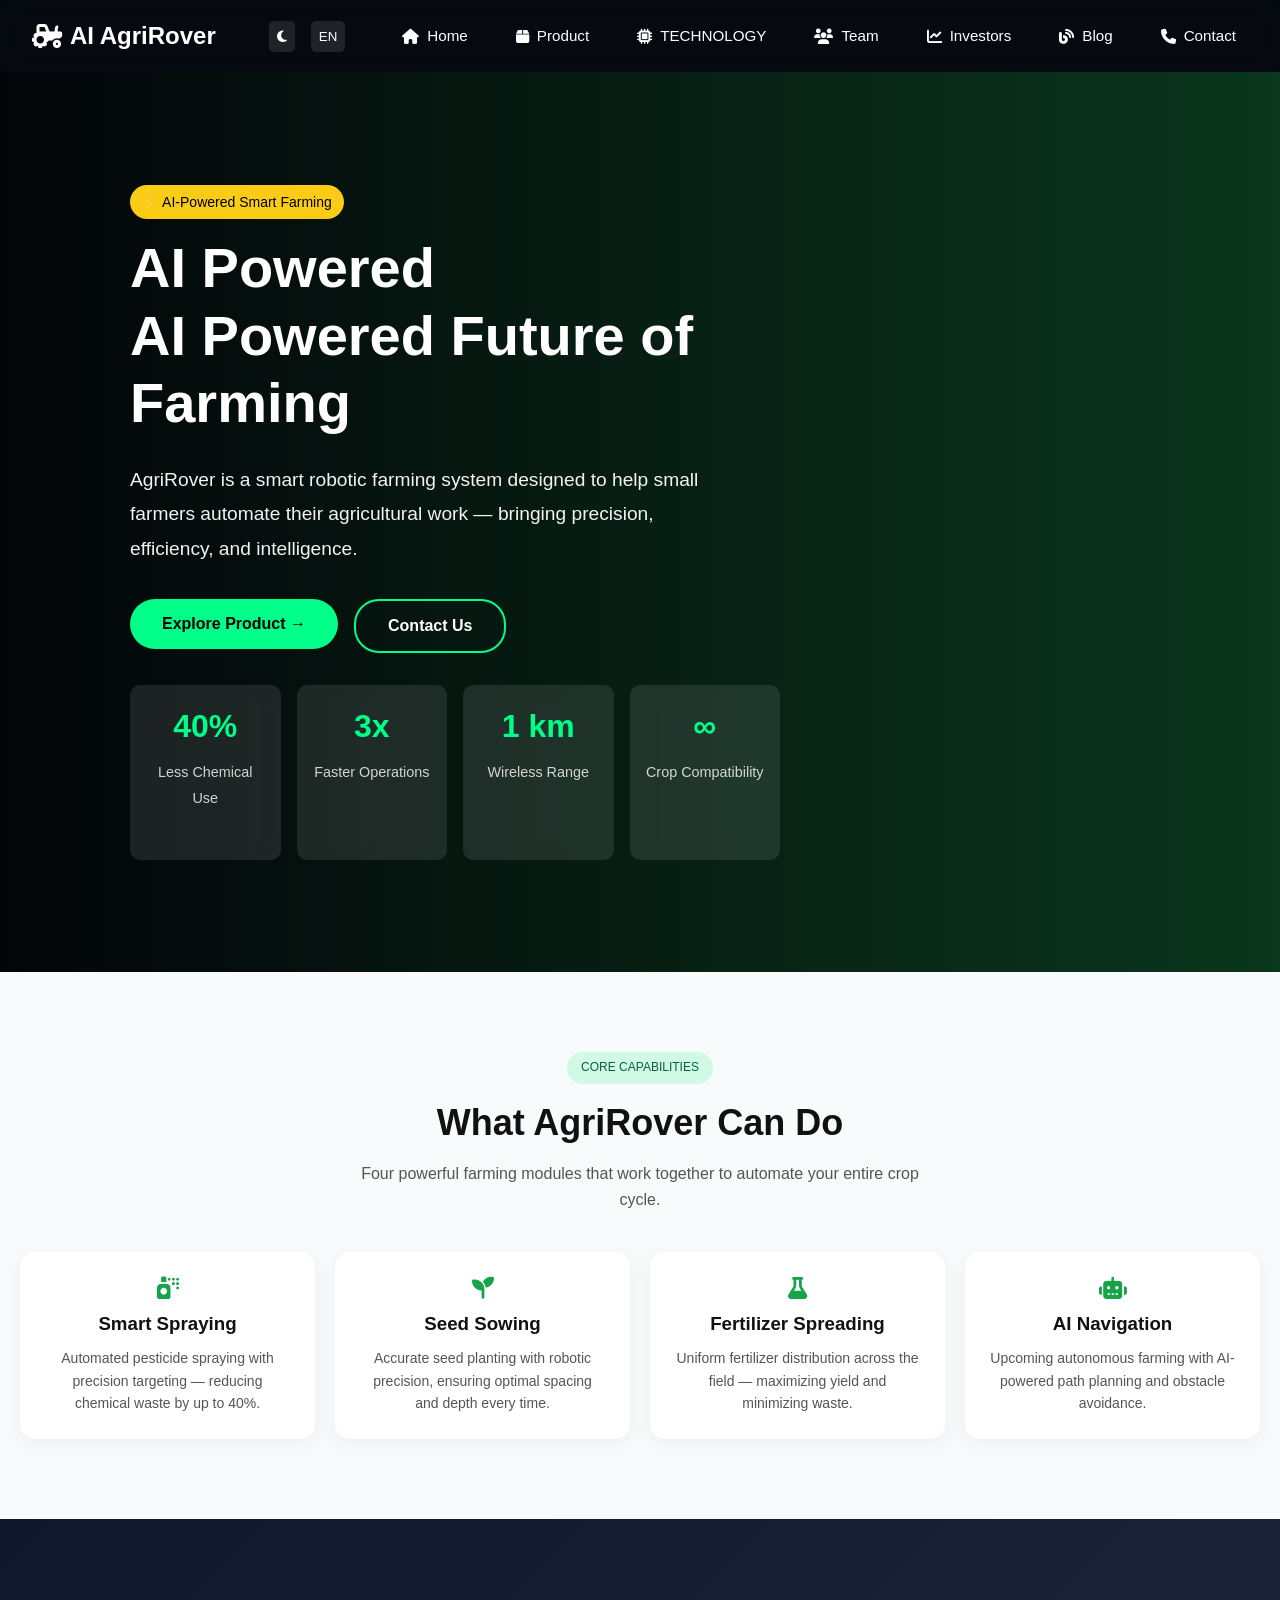
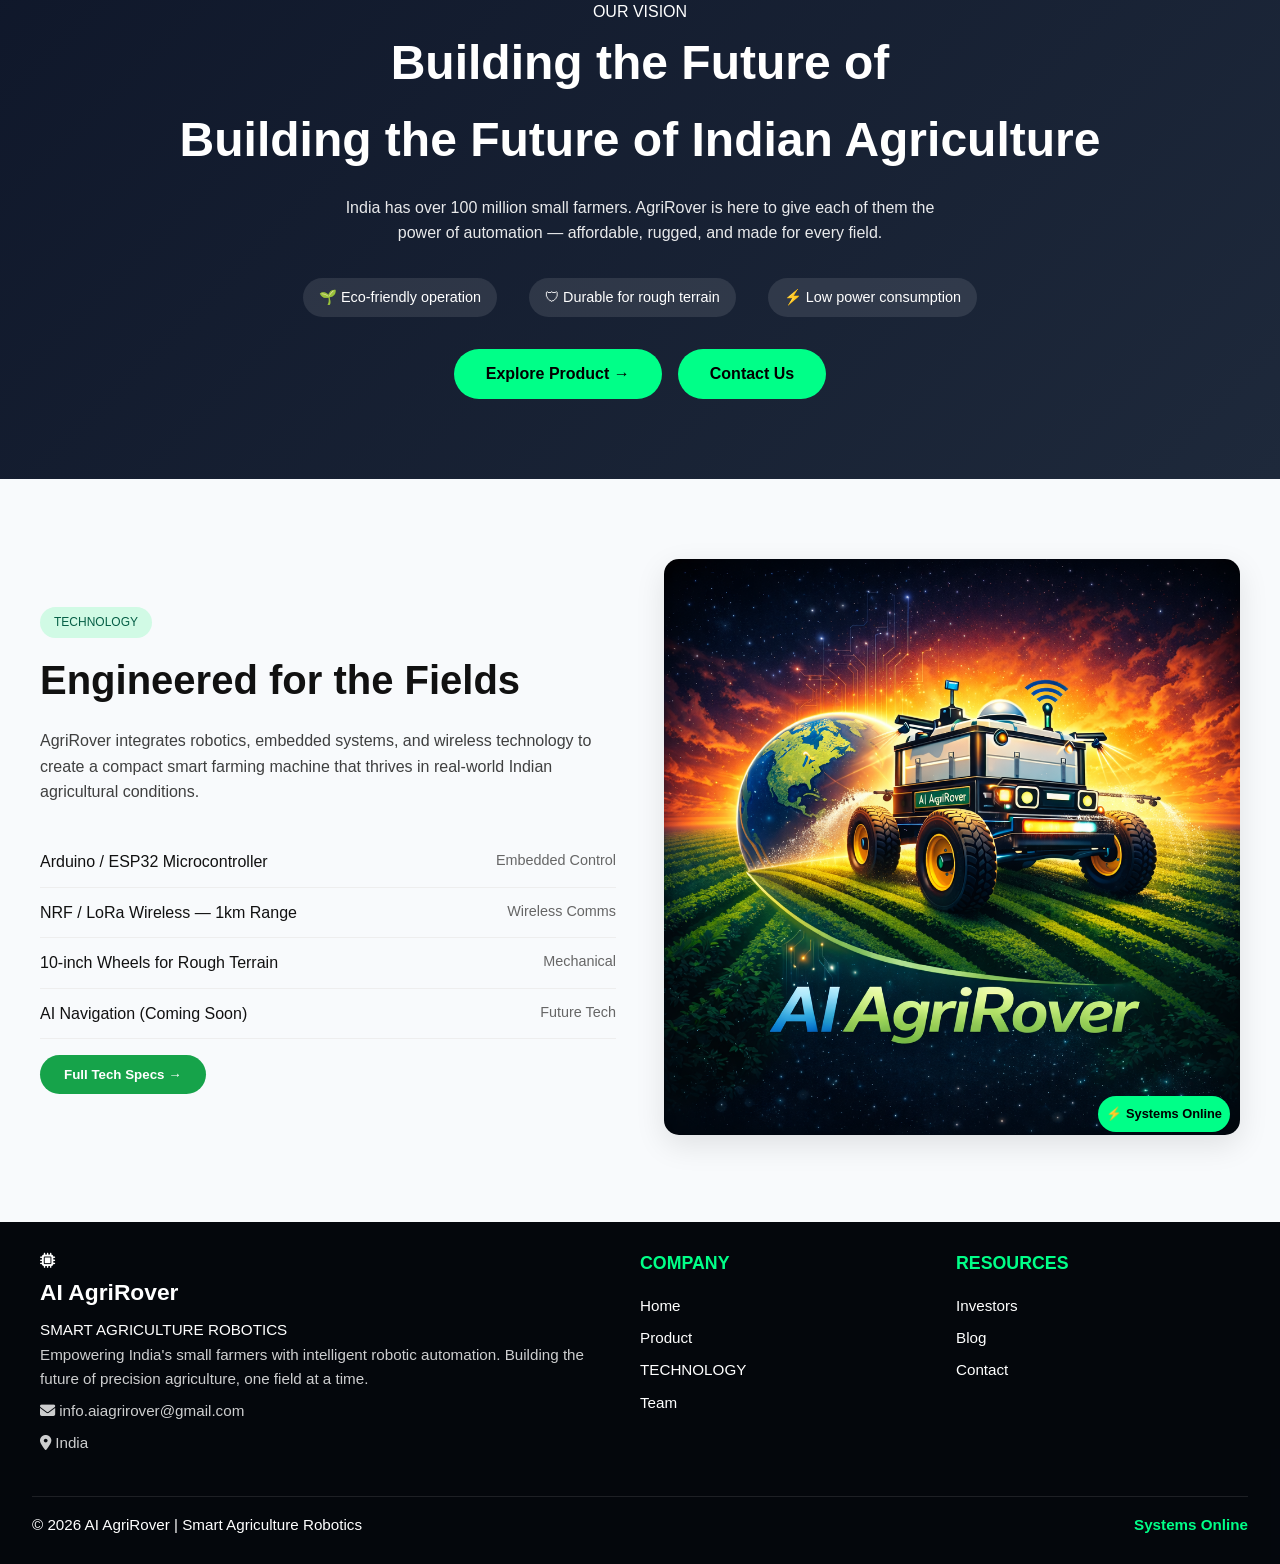
==== index.html @ 613e434f "Initial commit: Upgrade to professional structure with multi-language support, dark mode, and modern" ====
<!DOCTYPE html>
<html lang="en">

<head>
<meta charset="UTF-8">
<meta name="viewport" content="width=device-width, initial-scale=1.0">

<title>AI AgriRover - Smart Agricultural Robotics</title>
<meta name="description" content="AI-powered smart farming system for small farmers. Precision agriculture with robotic automation, reducing chemical use by 40% and increasing efficiency.">
<meta name="keywords" content="AI agriculture, smart farming, robotic farming, precision agriculture, AgriRover, farming automation">
<meta name="author" content="AI AgriRover Team">

<!-- Open Graph / Facebook -->
<meta property="og:type" content="website">
<meta property="og:url" content="https://aiagrirover.com/">
<meta property="og:title" content="AI AgriRover - Smart Agricultural Robotics">
<meta property="og:description" content="AI-powered smart farming system for small farmers. Precision agriculture with robotic automation.">
<meta property="og:image" content="image/logo.png">

<!-- Twitter -->
<meta property="twitter:card" content="summary_large_image">
<meta property="twitter:url" content="https://aiagrirover.com/">
<meta property="twitter:title" content="AI AgriRover - Smart Agricultural Robotics">
<meta property="twitter:description" content="AI-powered smart farming system for small farmers. Precision agriculture with robotic automation.">
<meta property="twitter:image" content="image/logo.png">

<link rel="stylesheet" href="css/style.css">
<link rel="icon" type="image/png" href="image/logo.png">
<!-- Icons (Font Awesome) -->
<link rel="stylesheet" href="https://cdnjs.cloudflare.com/ajax/libs/font-awesome/6.5.0/css/all.min.css">

</head>

<body>

<nav>
<div class="logo">
<i class="fas fa-tractor"></i> AI AgriRover
</div>

<!-- Theme and Language Toggles -->
<div class="nav-controls">
<button class="theme-toggle" onclick="toggleTheme()" aria-label="Toggle theme">
<i class="fas fa-moon"></i>
</button>

<div class="lang-dropdown">
<button class="lang-toggle" aria-label="Select language">EN</button>
<div class="lang-dropdown-content">
<a href="#" onclick="changeLanguage('en')">EN</a>
<a href="#" onclick="changeLanguage('hi')">HI</a>
<a href="#" onclick="changeLanguage('mr')">MR</a>
<a href="#" onclick="changeLanguage('ta')">TA</a>
<a href="#" onclick="changeLanguage('te')">TE</a>
<a href="#" onclick="changeLanguage('pa')">PA</a>
</div>
</div>
</div>

<button class="menu-toggle" aria-label="Toggle navigation menu" onclick="toggleMenu()">
<span></span>
<span></span>
<span></span>
</button>

<ul id="navMenu">
<li><a href="index.html"><i class="fas fa-home"></i> <span data-key="home">Home</span></a></li>
<li><a href="product.html"><i class="fas fa-box"></i> <span data-key="product">Product</span></a></li>
<li><a href="technology.html"><i class="fas fa-microchip"></i> <span data-key="technology">Technology</span></a></li>
<li><a href="team.html"><i class="fas fa-users"></i> <span data-key="team">Team</span></a></li>
<li><a href="investors.html"><i class="fas fa-chart-line"></i> <span data-key="investors">Investors</span></a></li>
<li><a href="blog.html"><i class="fas fa-blog"></i> <span data-key="blog">Blog</span></a></li>
<li><a href="contact.html"><i class="fas fa-phone"></i> <span data-key="contact">Contact</span></a></li>
</ul>
</nav>

<section class="hero">
  <div class="hero-overlay"></div>

  <div class="hero-content">

    <div class="tag" data-key="tag">⚡ AI-Powered Smart Farming</div>

    <h1>
      AI Powered <br>
      <span data-key="title">Future of Farming</span>
    </h1>

    <p data-key="subtitle">
      AgriRover is a smart robotic farming system designed to help small farmers automate their agricultural work — bringing precision, efficiency, and intelligence.
    </p>

    <div class="hero-buttons">
      <a href="product.html"><button class="btn primary" data-key="exploreProduct">Explore Product →</button></a>
      <a href="contact.html"><button class="btn secondary" data-key="contactUs">Contact Us</button></a>
    </div>

    <div class="hero-stats">
      <div><h3>40%</h3><p data-key="lessChemical">Less Chemical Use</p></div>
      <div><h3>3x</h3><p data-key="fasterOps">Faster Operations</p></div>
      <div><h3>1 km</h3><p data-key="wirelessRange">Wireless Range</p></div>
      <div><h3>∞</h3><p data-key="cropCompat">Crop Compatibility</p></div>
    </div>

  </div>
</section>

<section class="features">
    
  
  <div class="section-tag" data-key="coreCapabilities">CORE CAPABILITIES</div>

  <h2 data-key="whatCanDo">What AgriRover Can Do</h2>

  <p class="section-sub" data-key="featuresSub">
    Four powerful farming modules that work together to automate your entire crop cycle.
  </p>

  <div class="cards">

    <div class="card">
      <i class="fas fa-spray-can"></i>
      <h3 data-key="smartSpraying">Smart Spraying</h3>
      <p data-key="sprayingDesc">Automated pesticide spraying with precision targeting — reducing chemical waste by up to 40%.</p>
    </div>

    <div class="card">
      <i class="fas fa-seedling"></i>
      <h3 data-key="seedSowing">Seed Sowing</h3>
      <p data-key="sowingDesc">Accurate seed planting with robotic precision, ensuring optimal spacing and depth every time.</p>
    </div>

    <div class="card">
      <i class="fas fa-flask"></i>
      <h3 data-key="fertilizerSpreading">Fertilizer Spreading</h3>
      <p data-key="fertilizerDesc">Uniform fertilizer distribution across the field — maximizing yield and minimizing waste.</p>
    </div>

    <div class="card">
      <i class="fas fa-robot"></i>
      <h3 data-key="aiNavigation">AI Navigation</h3>
      <p data-key="aiDesc">Upcoming autonomous farming with AI-powered path planning and obstacle avoidance.</p>
    </div>

  </div>

</section>
<section class="vision">

  <div class="vision-tag" data-key="ourVision">OUR VISION</div>

  <h2>
    Building the Future of <br>
    <span data-key="visionTitle">Indian Agriculture</span>
  </h2>

  <p data-key="visionDesc">
    India has over 100 million small farmers. AgriRover is here to give each of them the power of automation — affordable, rugged, and made for every field.
  </p>

  <div class="vision-points">
    <span data-key="ecoFriendly">🌱 Eco-friendly operation</span>
    <span data-key="durable">🛡 Durable for rough terrain</span>
    <span data-key="lowPower">⚡ Low power consumption</span>
  </div>

  <div class="vision-buttons">
    <a href="product.html">
<button class="btn" data-key="exploreProduct">Explore Product →</button>
</a>
    <a href="contact.html">
<button class="btn" data-key="contactUs">Contact Us</button>
</a>
  </div>

</section>

<section class="technology">

  <div class="tech-container">

    <!-- LEFT -->
    <div class="tech-left">

      <div class="section-tag" data-key="technology">TECHNOLOGY</div>

      <h2 data-key="engineered">Engineered for the Fields</h2>

      <p data-key="techDesc">
        AgriRover integrates robotics, embedded systems, and wireless technology to create a compact smart farming machine that thrives in real-world Indian agricultural conditions.
      </p>

      <ul class="tech-list">
        <li>
          Arduino / ESP32 Microcontroller
          <span data-key="embedded">Embedded Control</span>
        </li>

        <li>
          NRF / LoRa Wireless — 1km Range
          <span data-key="wireless">Wireless Comms</span>
        </li>

        <li>
          10-inch Wheels for Rough Terrain
          <span data-key="mechanical">Mechanical</span>
        </li>

        <li>
          AI Navigation (Coming Soon)
          <span data-key="futureTech">Future Tech</span>
        </li>
      </ul>

      <button class="tech-btn" data-key="fullSpecs">Full Tech Specs →</button>

    </div>

    <!-- RIGHT -->
    <div class="tech-right">
      <img src="image/rover.png" alt="AgriRover" loading="lazy">

      <div class="status" data-key="systemsOnline">⚡ Systems Online</div>
    </div>

  </div>

</section>

<footer class="footer">

  <div class="footer-container">

    <!-- LEFT -->
    <div class="footer-left">

      <div class="footer-logo">
        <i class="fas fa-microchip"></i>
        <div>
          <h2>AI AgriRover</h2>
          <span data-key="smartAgri">SMART AGRICULTURE ROBOTICS</span>
        </div>
      </div>

      <p class="footer-desc" data-key="footerDesc">
        Empowering India's small farmers with intelligent robotic automation.
        Building the future of precision agriculture, one field at a time.
      </p>

      <p><i class="fas fa-envelope"></i> info.aiagrirover@gmail.com</p>
      <p><i class="fas fa-map-marker-alt"></i> <span data-key="location">India</span></p>

    </div>

    <!-- COMPANY -->
    <div class="footer-links">
      <h3 data-key="company">COMPANY</h3>
      <a href="index.html" data-key="home">Home</a>
      <a href="product.html" data-key="product">Product</a>
      <a href="technology.html" data-key="technology">Technology</a>
      <a href="team.html" data-key="team">Team</a>
    </div>

    <!-- RESOURCES -->
    <div class="footer-links">
      <h3 data-key="resources">RESOURCES</h3>
      <a href="investors.html" data-key="investors">Investors</a>
      <a href="blog.html" data-key="blog">Blog</a>
      <a href="contact.html" data-key="contact">Contact</a>
    </div>

  </div>

  <!-- BOTTOM -->
  <div class="footer-bottom">
    <p data-key="copyright">© 2026 AI AgriRover | Smart Agriculture Robotics</p>
    <span class="status-dot" data-key="statusOnline">Systems Online</span>
  </div>

</footer>

<script src="js/lang.js"></script>
<script src="js/script.js"></script>

</body>
</html>
---- css/style.css ----
/* Reset and Base Styles */
* {
  margin: 0;
  padding: 0;
  box-sizing: border-box;
  font-family: 'Segoe UI', sans-serif;
}

html {
  font-size: 16px;
  scroll-behavior: smooth;
}

body {
  background: #0f172a;
  background-size: cover;
  background-position: center;
  background-attachment: fixed;
  color: white;
  line-height: 1.6;
  transition: background-color 0.3s ease, color 0.3s ease;
}

/* Dark Mode */
body.dark-mode {
  background: #0a0a0a;
  color: #e5e7eb;
}

body.dark-mode .features {
  background: #1a1a1a;
  color: #e5e7eb;
}

body.dark-mode .card {
  background: #2a2a2a;
  color: #e5e7eb;
}

body.dark-mode footer {
  background: rgba(0,0,0,0.9);
}

/* Navbar */
nav {
  display: flex;
  justify-content: space-between;
  align-items: center;
  padding: 1rem 2rem;
  background: rgba(0,0,0,0.6);
  backdrop-filter: blur(10px);
  position: sticky;
  top: 0;
  z-index: 100;
  flex-wrap: wrap;
}

.nav-controls {
  display: flex;
  align-items: center;
  gap: 0.5rem;
}

.logo {
  font-size: clamp(1.2rem, 5vw, 1.5rem);
  font-weight: bold;
  white-space: nowrap;
  display: flex;
  align-items: center;
  gap: 0.5rem;
}

nav ul {
  display: flex;
  list-style: none;
  gap: clamp(0.5rem, 2vw, 1.5rem);
  flex-wrap: wrap;
  align-items: center;
}

nav ul li {
  display: flex;
}

nav a {
  text-decoration: none;
  color: white;
  transition: 0.3s ease;
  font-size: clamp(0.75rem, 2vw, 0.95rem);
  padding: 0.5rem 0.75rem;
  border-radius: 5px;
  display: flex;
  align-items: center;
  gap: 0.5rem;
  white-space: nowrap;
}

nav a:hover {
  color: #00ff88;
  background: rgba(0, 255, 136, 0.1);
}

/* Theme and Language Toggles */
.theme-toggle, .lang-toggle {
  background: rgba(255,255,255,0.1);
  border: none;
  color: white;
  padding: 0.5rem;
  border-radius: 5px;
  cursor: pointer;
  transition: 0.3s ease;
  margin-left: 0.5rem;
}

.theme-toggle:hover, .lang-toggle:hover {
  background: rgba(255,255,255,0.2);
}

.lang-dropdown {
  position: relative;
  display: inline-block;
}

.lang-dropdown-content {
  display: none;
  position: absolute;
  background: rgba(0,0,0,0.9);
  min-width: 60px;
  border-radius: 5px;
  z-index: 1000;
  top: 100%;
  right: 0;
}

.lang-dropdown:hover .lang-dropdown-content {
  display: block;
}

.lang-dropdown-content a {
  color: white;
  padding: 0.5rem;
  text-decoration: none;
  display: block;
  text-align: center;
}

.lang-dropdown-content a:hover {
  background: rgba(0,255,136,0.1);
}

/* Mobile Menu Toggle Button */
.menu-toggle {
  display: none;
  flex-direction: column;
  cursor: pointer;
  gap: 0.35rem;
  background: none;
  border: none;
  padding: 0.5rem;
}

.menu-toggle span {
  width: 25px;
  height: 2px;
  background: white;
  transition: 0.3s ease;
}

/* Hero Section */
.hero {
  position: relative;
  min-height: 100vh;
  display: flex;
  align-items: center;
  justify-content: flex-start;
  padding: 80px;
  text-align: left;
  background: url("image/fram.jpg") center/cover no-repeat;
}

.hero-overlay {
  position: absolute;
  inset: 0;
  background: linear-gradient(90deg, rgba(0,0,0,0.8), rgba(0,128,0,0.3));
}

.hero-content {
  position: relative;
  max-width: 650px;
  margin-left: 50px;
}

.tag {
  background: #facc15;
  color: black;
  padding: 6px 12px;
  border-radius: 20px;
  display: inline-block;
  margin-bottom: 15px;
  font-size: 14px;
}

.hero h1 {
  font-size: clamp(1.75rem, 8vw, 3.5rem);
  margin-bottom: clamp(1rem, 3vh, 2rem);
  font-weight: 700;
  line-height: 1.2;
}

.hero h2 {
  font-size: clamp(1.5rem, 7vw, 3rem);
  margin-bottom: clamp(1rem, 3vh, 2rem);
  font-weight: 700;
}

.hero p {
  font-size: clamp(0.95rem, 3vw, 1.2rem);
  margin-bottom: clamp(1.5rem, 4vh, 2rem);
  max-width: 600px;
  line-height: 1.8;
  opacity: 0.95;
}

.hero-buttons {
  display: flex;
  gap: 1rem;
  flex-wrap: wrap;
  margin-bottom: 2rem;
}

.btn {
  padding: clamp(0.75rem, 2vw, 1rem) clamp(1.5rem, 4vw, 2rem);
  background: #00ff88;
  color: #000;
  border: none;
  border-radius: 25px;
  cursor: pointer;
  font-size: clamp(0.9rem, 2vw, 1rem);
  font-weight: 600;
  transition: 0.3s ease;
  display: inline-block;
  white-space: nowrap;
}

.btn:hover {
  background: #00cc6a;
  transform: translateY(-2px);
  box-shadow: 0 5px 15px rgba(0, 255, 136, 0.3);
}

.btn:active {
  transform: translateY(0);
}

.btn.secondary {
  background: transparent;
  color: white;
  border: 2px solid #00ff88;
}

.btn.secondary:hover {
  background: #00ff88;
  color: #000;
}

.hero-stats {
  display: grid;
  grid-template-columns: repeat(auto-fit, minmax(120px, 1fr));
  gap: 1rem;
  margin-top: 2rem;
}

.hero-stats div {
  text-align: center;
  padding: 1rem;
  background: rgba(255,255,255,0.1);
  border-radius: 10px;
  backdrop-filter: blur(10px);
}

.hero-stats h3 {
  font-size: 2rem;
  margin-bottom: 0.5rem;
  color: #00ff88;
}

.hero-stats p {
  font-size: 0.9rem;
  opacity: 0.8;
}

/* Features Section */
.features {
  background: #f8fafc;
  color: #111;
  text-align: center;
  padding: 80px 20px;
}

.section-tag {
  display: inline-block;
  background: #d1fae5;
  color: #065f46;
  padding: 6px 14px;
  border-radius: 20px;
  font-size: 12px;
  margin-bottom: 10px;
}

.features h2 {
  font-size: 36px;
  margin-bottom: 10px;
}

.section-sub {
  max-width: 600px;
  margin: auto;
  margin-bottom: 40px;
  color: #555;
}

.cards {
  display: grid;
  grid-template-columns: repeat(auto-fit, minmax(220px, 1fr));
  gap: 20px;
}

.card {
  background: white;
  padding: 25px;
  border-radius: 15px;
  text-align: center;
  box-shadow: 0 5px 20px rgba(0,0,0,0.05);
  transition: 0.3s ease;
  opacity: 0;
  transform: translateY(20px);
}

.card.animate-in {
  opacity: 1;
  transform: translateY(0);
}

.card:hover {
  transform: translateY(-8px);
}

.card i {
  font-size: 22px;
  margin-bottom: 10px;
  color: #16a34a;
}

.card h3 {
  margin-bottom: 8px;
  color: #111;
}

.card p {
  color: #555;
  font-size: 14px;
}

/* Vision Section */
.vision {
  padding: 80px 20px;
  text-align: center;
  background: linear-gradient(135deg, #0f172a, #1e293b);
}

.vision h2 {
  font-size: clamp(2rem, 6vw, 3rem);
  margin-bottom: 1rem;
}

.vision p {
  max-width: 600px;
  margin: auto;
  margin-bottom: 2rem;
  opacity: 0.9;
}

.vision-points {
  display: flex;
  justify-content: center;
  gap: 2rem;
  flex-wrap: wrap;
  margin-bottom: 2rem;
}

.vision-points span {
  background: rgba(255,255,255,0.1);
  padding: 0.5rem 1rem;
  border-radius: 20px;
  font-size: 0.9rem;
  opacity: 0;
  transform: translateY(20px);
}

.vision-points span.animate-in {
  opacity: 1;
  transform: translateY(0);
}

.vision-buttons {
  display: flex;
  justify-content: center;
  gap: 1rem;
  flex-wrap: wrap;
}

/* Technology Section */
.technology {
  padding: 80px 20px;
  background: #f8fafc;
  color: #111;
}

.tech-container {
  max-width: 1200px;
  margin: auto;
  display: grid;
  grid-template-columns: 1fr 1fr;
  gap: 3rem;
  align-items: center;
}

.tech-left h2 {
  font-size: clamp(2rem, 5vw, 2.5rem);
  margin-bottom: 1rem;
}

.tech-left p {
  margin-bottom: 2rem;
  opacity: 0.8;
}

.tech-list {
  list-style: none;
}

.tech-list li {
  padding: 0.75rem 0;
  border-bottom: 1px solid #eee;
  display: flex;
  justify-content: space-between;
  opacity: 0;
  transform: translateX(-20px);
}

.tech-list li.animate-in {
  opacity: 1;
  transform: translateX(0);
}

.tech-list li span {
  color: #666;
  font-size: 0.9rem;
}

.tech-btn {
  background: #16a34a;
  color: white;
  border: none;
  padding: 0.75rem 1.5rem;
  border-radius: 25px;
  cursor: pointer;
  font-weight: 600;
  margin-top: 1rem;
  transition: 0.3s ease;
}

.tech-btn:hover {
  background: #15803d;
  transform: translateY(-2px);
}

.tech-right img {
  width: 100%;
  height: auto;
  border-radius: 15px;
  box-shadow: 0 10px 30px rgba(0,0,0,0.1);
}

.status {
  position: absolute;
  bottom: 10px;
  right: 10px;
  background: #00ff88;
  color: #000;
  padding: 0.5rem;
  border-radius: 20px;
  font-size: 0.8rem;
  font-weight: 600;
}

.tech-right {
  position: relative;
}

/* Footer */
footer {
  text-align: center;
  padding: clamp(1.5rem, 3vh, 2.5rem) clamp(1rem, 5vw, 2rem);
  background: rgba(0,0,0,0.7);
  font-size: clamp(0.8rem, 2vw, 0.95rem);
}

.footer-container {
  max-width: 1200px;
  margin: auto;
  display: grid;
  grid-template-columns: 2fr 1fr 1fr;
  gap: 2rem;
  text-align: left;
}

.footer-left h2 {
  margin-bottom: 0.5rem;
}

.footer-left p {
  margin-bottom: 0.5rem;
  opacity: 0.8;
}

.footer-links h3 {
  margin-bottom: 1rem;
  color: #00ff88;
}

.footer-links a {
  display: block;
  color: white;
  text-decoration: none;
  margin-bottom: 0.5rem;
  transition: 0.3s ease;
}

.footer-links a:hover {
  color: #00ff88;
}

.footer-bottom {
  margin-top: 2rem;
  padding-top: 1rem;
  border-top: 1px solid rgba(255,255,255,0.1);
  display: flex;
  justify-content: space-between;
  align-items: center;
  flex-wrap: wrap;
  gap: 1rem;
}

.status-dot {
  color: #00ff88;
  font-weight: 600;
}

/* Responsive Design */
@media (max-width: 768px) {
  html {
    font-size: 15px;
  }

  nav {
    padding: 1rem;
  }

  nav ul {
    position: absolute;
    top: 100%;
    left: 0;
    right: 0;
    background: rgba(0,0,0,0.8);
    flex-direction: column;
    gap: 0;
    display: none;
    width: 100%;
    padding: 1rem 0;
  }

  nav ul.active {
    display: flex;
  }

  nav a {
    width: 100%;
    padding: 1rem 1.5rem;
    border-radius: 0;
    font-size: 1rem;
  }

  .menu-toggle {
    display: flex;
  }

  .logo {
    font-size: 1.2rem;
  }

  .hero {
    min-height: auto;
    padding: 3rem 1rem;
    text-align: center;
  }

  .hero-content {
    margin-left: 0;
  }

  .hero-stats {
    grid-template-columns: repeat(2, 1fr);
  }

  .cards {
    grid-template-columns: 1fr;
    gap: 1.5rem;
  }

  .card {
    min-height: auto;
    padding: 1.5rem;
  }

  .tech-container {
    grid-template-columns: 1fr;
    gap: 2rem;
  }

  .vision-points {
    flex-direction: column;
    gap: 1rem;
  }

  .footer-container {
    grid-template-columns: 1fr;
    text-align: center;
  }

  .footer-bottom {
    flex-direction: column;
    gap: 0.5rem;
  }
}

@media (max-width: 480px) {
  html {
    font-size: 14px;
  }

  .hero {
    padding: 2rem 0.75rem;
    min-height: auto;
  }

  .hero h1,
  .hero h2 {
    margin-bottom: 0.75rem;
  }

  .hero p {
    margin-bottom: 1rem;
  }

  .btn {
    padding: 0.6rem 1.2rem;
    font-size: 0.85rem;
  }

  .features {
    padding: 1.5rem 0.75rem;
  }

  .features h2 {
    margin-bottom: 1rem;
  }

  .cards {
    gap: 1rem;
  }

  .card {
    padding: 1rem;
    min-height: auto;
  }

  .card h3 {
    font-size: 1rem;
  }

  .card p {
    font-size: 0.8rem;
  }

  .card i {
    font-size: 1.5rem;
    margin-bottom: 0.5rem;
  }

  footer {
    padding: 1rem 0.75rem;
    font-size: 0.75rem;
  }

  nav a i {
    display: none;
  }
}

/* Accessibility */
@media (prefers-reduced-motion: reduce) {
  * {
    animation: none !important;
    transition: none !important;
  }

  .card {
    transition: none;
  }

  .btn {
    transition: none;
  }

  nav a {
    transition: none;
  }
}

/* Print Styles */
@media print {
  nav,
  footer {
    display: none;
  }

  body {
    background: white;
    color: black;
  }

  .card {
    background: white;
    border: 1px solid #ccc;
    color: black;
  }

  .btn {
    background: #00ff88;
    color: black;
  }
}
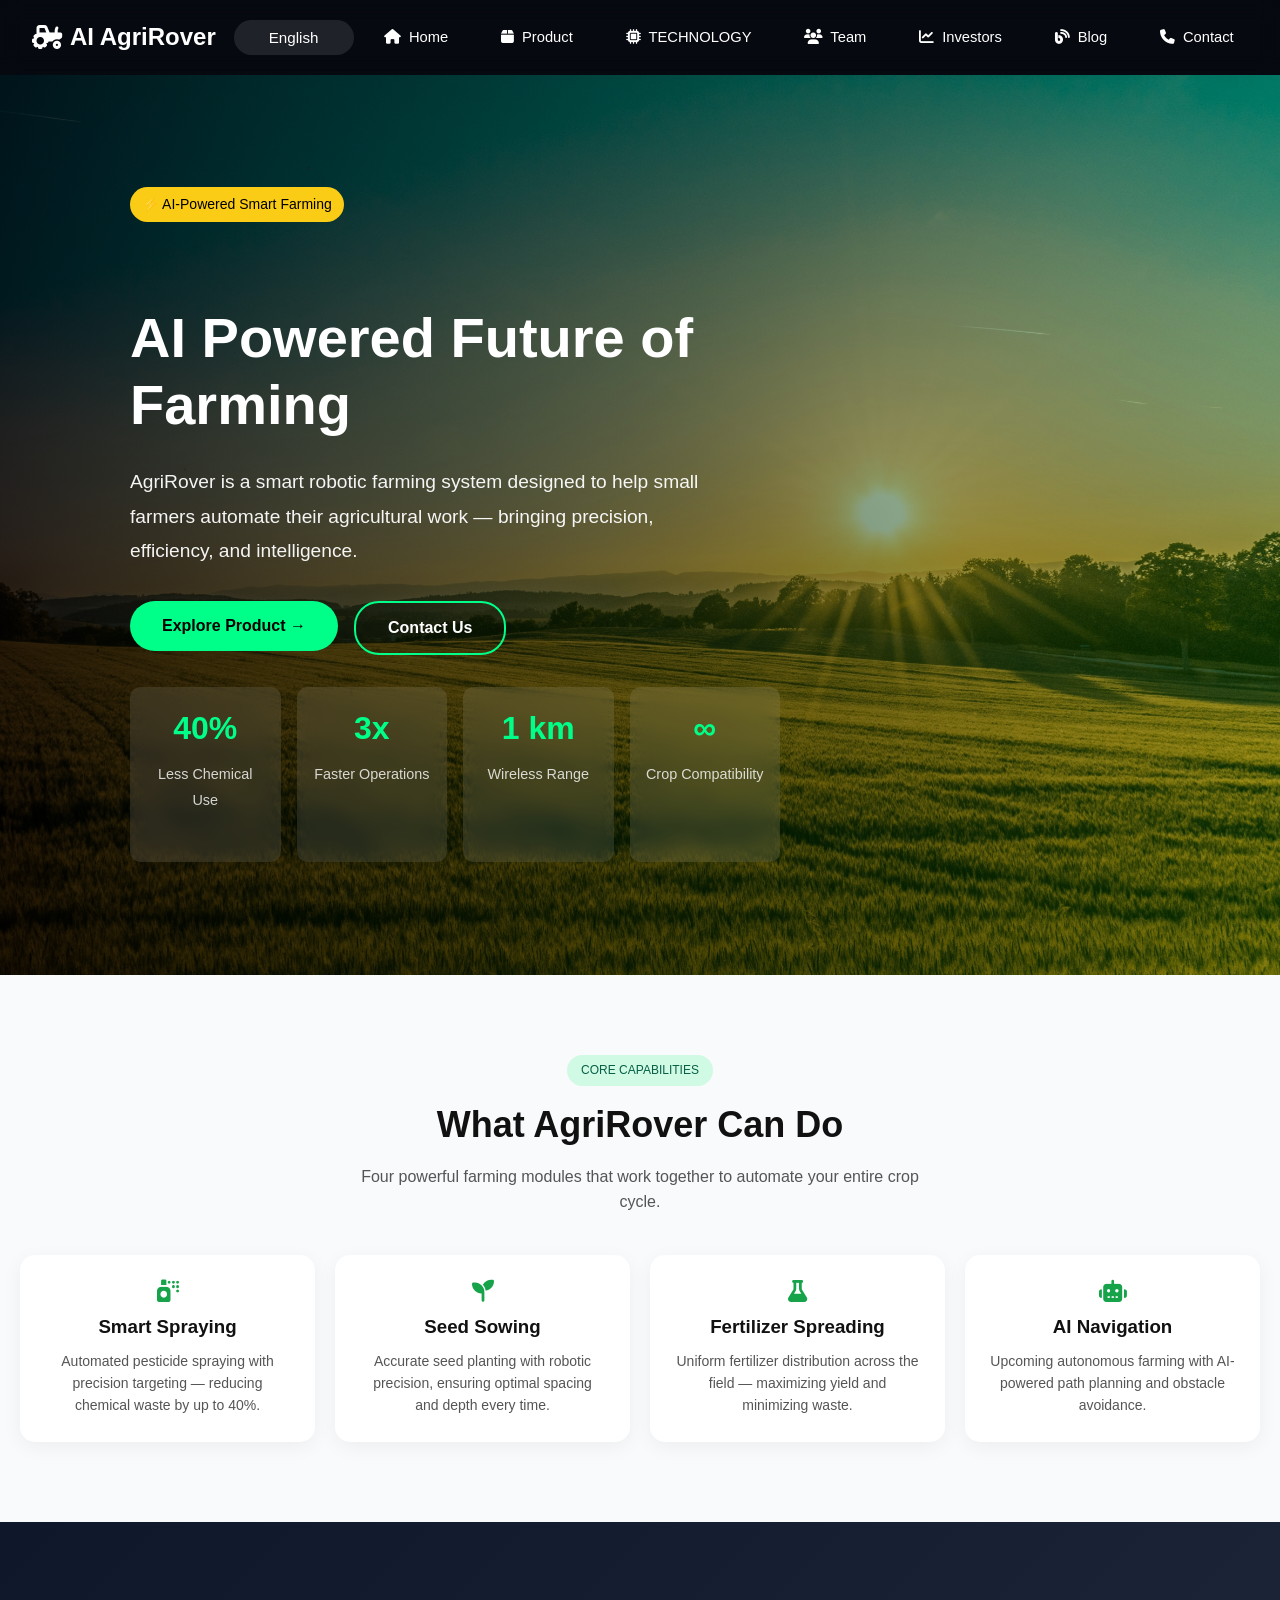
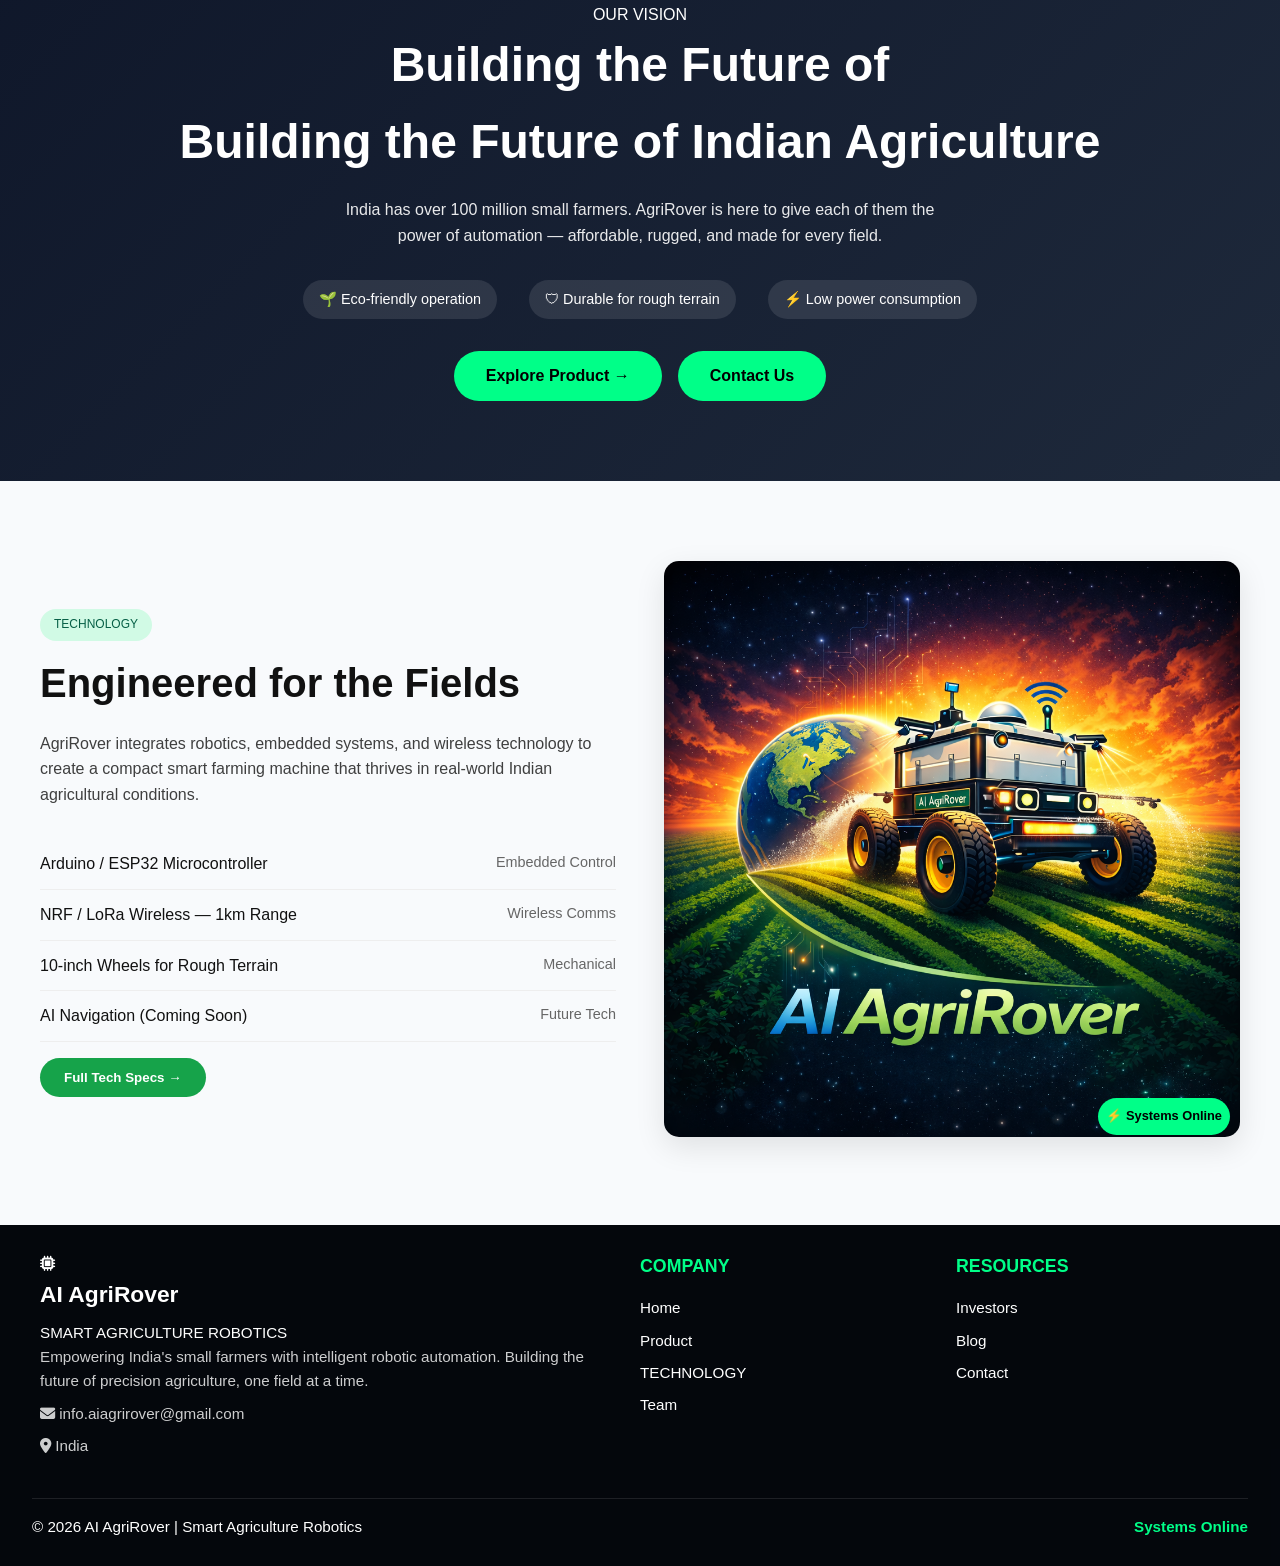
==== commit 8e656497: "Site-wide i18n, team page refresh, language dropdown fixes, and UI polish - Load lang.js on all page" ====
--- a/index.html
+++ b/index.html
@@ -34,25 +34,22 @@
 <body>
 
 <nav>
+<div class="nav-left">
 <div class="logo">
 <i class="fas fa-tractor"></i> AI AgriRover
 </div>
-
-<!-- Theme and Language Toggles -->
-<div class="nav-controls">
-<button class="theme-toggle" onclick="toggleTheme()" aria-label="Toggle theme">
-<i class="fas fa-moon"></i>
-</button>
-
+</div>
+
+<div class="nav-actions">
 <div class="lang-dropdown">
-<button class="lang-toggle" aria-label="Select language">EN</button>
-<div class="lang-dropdown-content">
-<a href="#" onclick="changeLanguage('en')">EN</a>
-<a href="#" onclick="changeLanguage('hi')">HI</a>
-<a href="#" onclick="changeLanguage('mr')">MR</a>
-<a href="#" onclick="changeLanguage('ta')">TA</a>
-<a href="#" onclick="changeLanguage('te')">TE</a>
-<a href="#" onclick="changeLanguage('pa')">PA</a>
+<button type="button" class="lang-toggle" id="lang-toggle" aria-label="Select language" aria-expanded="false" aria-haspopup="true" aria-controls="lang-menu">English</button>
+<div class="lang-dropdown-content" id="lang-menu" role="menu" aria-labelledby="lang-toggle">
+<button type="button" role="menuitem" onclick="changeLanguage('en')">English</button>
+<button type="button" role="menuitem" onclick="changeLanguage('hi')">हिन्दी</button>
+<button type="button" role="menuitem" onclick="changeLanguage('mr')">मराठी</button>
+<button type="button" role="menuitem" onclick="changeLanguage('ta')">தமிழ்</button>
+<button type="button" role="menuitem" onclick="changeLanguage('te')">తెలుగు</button>
+<button type="button" role="menuitem" onclick="changeLanguage('pa')">ਪੰਜਾਬੀ</button>
 </div>
 </div>
 </div>
@@ -82,7 +79,7 @@
     <div class="tag" data-key="tag">⚡ AI-Powered Smart Farming</div>
 
     <h1>
-      AI Powered <br>
+      <br>
       <span data-key="title">Future of Farming</span>
     </h1>
 
--- a/css/style.css
+++ b/css/style.css
@@ -18,27 +18,7 @@
   background-attachment: fixed;
   color: white;
   line-height: 1.6;
-  transition: background-color 0.3s ease, color 0.3s ease;
-}
-
-/* Dark Mode */
-body.dark-mode {
-  background: #0a0a0a;
-  color: #e5e7eb;
-}
-
-body.dark-mode .features {
-  background: #1a1a1a;
-  color: #e5e7eb;
-}
-
-body.dark-mode .card {
-  background: #2a2a2a;
-  color: #e5e7eb;
-}
-
-body.dark-mode footer {
-  background: rgba(0,0,0,0.9);
+  font-family: 'Segoe UI', 'Noto Sans', 'Noto Sans Devanagari', 'Noto Sans Tamil', 'Noto Sans Telugu', 'Noto Sans Gurmukhi', sans-serif;
 }
 
 /* Navbar */
@@ -46,6 +26,7 @@
   display: flex;
   justify-content: space-between;
   align-items: center;
+  gap: 1rem;
   padding: 1rem 2rem;
   background: rgba(0,0,0,0.6);
   backdrop-filter: blur(10px);
@@ -55,10 +36,15 @@
   flex-wrap: wrap;
 }
 
-.nav-controls {
-  display: flex;
-  align-items: center;
-  gap: 0.5rem;
+.nav-left,
+.nav-actions {
+  display: flex;
+  align-items: center;
+  gap: 1rem;
+}
+
+.nav-actions {
+  margin-left: auto;
 }
 
 .logo {
@@ -73,7 +59,7 @@
 nav ul {
   display: flex;
   list-style: none;
-  gap: clamp(0.5rem, 2vw, 1.5rem);
+  gap: clamp(0.8rem, 2vw, 1.5rem);
   flex-wrap: wrap;
   align-items: center;
 }
@@ -86,9 +72,9 @@
   text-decoration: none;
   color: white;
   transition: 0.3s ease;
-  font-size: clamp(0.75rem, 2vw, 0.95rem);
-  padding: 0.5rem 0.75rem;
-  border-radius: 5px;
+  font-size: clamp(0.85rem, 1.15vw, 1rem);
+  padding: 0.6rem 0.9rem;
+  border-radius: 8px;
   display: flex;
   align-items: center;
   gap: 0.5rem;
@@ -97,23 +83,23 @@
 
 nav a:hover {
   color: #00ff88;
-  background: rgba(0, 255, 136, 0.1);
-}
-
-/* Theme and Language Toggles */
-.theme-toggle, .lang-toggle {
+  background: rgba(0, 255, 136, 0.12);
+}
+
+.lang-toggle {
   background: rgba(255,255,255,0.1);
   border: none;
   color: white;
-  padding: 0.5rem;
-  border-radius: 5px;
+  padding: 0.55rem 1rem;
+  border-radius: 999px;
   cursor: pointer;
+  font-size: 0.95rem;
   transition: 0.3s ease;
-  margin-left: 0.5rem;
-}
-
-.theme-toggle:hover, .lang-toggle:hover {
-  background: rgba(255,255,255,0.2);
+  min-width: 120px;
+}
+
+.lang-toggle:hover {
+  background: rgba(255,255,255,0.18);
 }
 
 .lang-dropdown {
@@ -124,28 +110,43 @@
 .lang-dropdown-content {
   display: none;
   position: absolute;
-  background: rgba(0,0,0,0.9);
-  min-width: 60px;
-  border-radius: 5px;
+  background: rgba(10,10,10,0.98);
+  min-width: 190px;
+  border-radius: 10px;
   z-index: 1000;
-  top: 100%;
+  top: calc(100% + 8px);
   right: 0;
-}
-
-.lang-dropdown:hover .lang-dropdown-content {
+  box-shadow: 0 12px 28px rgba(0,0,0,0.2);
+}
+
+/* Bridge the gap so moving the pointer from the button to the menu does not drop hover */
+.lang-dropdown-content::before {
+  content: '';
+  position: absolute;
+  left: 0;
+  right: 0;
+  bottom: 100%;
+  height: 10px;
+}
+
+.lang-dropdown:hover .lang-dropdown-content,
+.lang-dropdown.lang-dropdown--open .lang-dropdown-content {
   display: block;
 }
 
-.lang-dropdown-content a {
+.lang-dropdown-content button {
+  width: 100%;
+  background: transparent;
+  border: none;
   color: white;
-  padding: 0.5rem;
-  text-decoration: none;
-  display: block;
-  text-align: center;
-}
-
-.lang-dropdown-content a:hover {
-  background: rgba(0,255,136,0.1);
+  text-align: left;
+  padding: 0.85rem 1rem;
+  cursor: pointer;
+  transition: background 0.2s ease;
+}
+
+.lang-dropdown-content button:hover {
+  background: rgba(0,255,136,0.12);
 }
 
 /* Mobile Menu Toggle Button */
@@ -175,7 +176,7 @@
   justify-content: flex-start;
   padding: 80px;
   text-align: left;
-  background: url("image/fram.jpg") center/cover no-repeat;
+  background: url("../image/fram.jpg") center/cover no-repeat;
 }
 
 .hero-overlay {
@@ -289,6 +290,207 @@
   opacity: 0.8;
 }
 
+/* Team Page Styles */
+.team-hero {
+  padding: clamp(4rem, 8vw, 6rem) 2rem;
+  background: linear-gradient(180deg, rgba(2, 12, 27, 0.95) 0%, rgba(6, 46, 86, 0.95) 100%);
+  text-align: center;
+}
+
+.team-hero-inner {
+  max-width: 900px;
+  margin: 0 auto;
+}
+
+.team-hero .section-label {
+  display: inline-flex;
+  color: #00ff88;
+  text-transform: uppercase;
+  letter-spacing: 0.28em;
+  font-weight: 700;
+  margin-bottom: 1rem;
+  font-size: 0.85rem;
+}
+
+.team-hero h1 {
+  font-size: clamp(2rem, 5vw, 3.4rem);
+  margin-bottom: 1rem;
+  line-height: 1.05;
+}
+
+.team-hero-copy,
+.team-hero p {
+  color: rgba(255, 255, 255, 0.9);
+  max-width: 770px;
+  margin: 0 auto;
+  font-size: clamp(1rem, 2vw, 1.15rem);
+}
+
+.team-section {
+  padding: clamp(2.5rem, 6vw, 4rem) 2rem;
+  background: #f8fafc;
+  color: #0f172a;
+  margin-bottom: 4rem;
+}
+
+.section-header {
+  max-width: 760px;
+  margin: 0 auto 2rem;
+  text-align: center;
+}
+
+.section-header h2 {
+  font-size: clamp(1.9rem, 4vw, 2.8rem);
+  margin-top: 0.75rem;
+  font-weight: 700;
+}
+
+.team-grid {
+  display: grid;
+  grid-template-columns: repeat(auto-fit, minmax(280px, 1fr));
+  gap: 1.5rem;
+  max-width: 1200px;
+  margin: 0 auto;
+}
+
+.team-card {
+  background: white;
+  border-radius: 16px;
+  padding: 2rem;
+  box-shadow: 0 4px 20px rgba(0, 0, 0, 0.08);
+  transition: transform 0.3s ease, box-shadow 0.3s ease;
+  display: flex;
+  flex-direction: column;
+  align-items: center;
+  text-align: center;
+  min-height: 100%;
+}
+
+.team-card:hover {
+  transform: translateY(-8px);
+  box-shadow: 0 12px 40px rgba(0, 0, 0, 0.12);
+}
+
+.team-card h3 {
+  margin: 1rem 0 0.5rem;
+  font-size: 1.25rem;
+  color: #0f172a;
+}
+
+.team-card .team-copy {
+  color: #64748b;
+  line-height: 1.6;
+  flex-grow: 1;
+  margin-bottom: 1.5rem;
+}
+
+.team-card .btn-linkedin {
+  display: inline-flex;
+  align-items: center;
+  gap: 0.5rem;
+  background: #0a66c2;
+  color: white;
+  padding: 0.75rem 1.25rem;
+  border-radius: 50px;
+  text-decoration: none;
+  font-weight: 600;
+  transition: background 0.25s ease, transform 0.25s ease;
+}
+
+.team-card .btn-linkedin:hover {
+  background: #084d96;
+  transform: translateY(-2px);
+}
+
+.avatar {
+  width: 100px;
+  height: 100px;
+  border-radius: 50%;
+  overflow: hidden;
+  border: 3px solid rgba(0, 255, 136, 0.3);
+  margin-bottom: 1rem;
+  display: flex;
+  align-items: center;
+  justify-content: center;
+}
+
+.avatar img {
+  width: 100%;
+  height: 100%;
+  object-fit: cover;
+  object-position: center;
+  border-radius: 50%;
+}
+
+.icon-box {
+  width: 80px;
+  height: 80px;
+  border-radius: 16px;
+  display: grid;
+  place-items: center;
+  background: #f1f5f9;
+  color: #16a34a;
+  font-size: 1.8rem;
+  margin-bottom: 1rem;
+}
+
+.team-card .role {
+  color: #00ff88;
+  font-weight: 600;
+  font-size: 0.9rem;
+  margin-bottom: 0.5rem;
+}
+
+.team-cta {
+  padding: clamp(3rem, 8vw, 5rem) 2rem;
+  background: #0f172a;
+  color: white;
+  text-align: center;
+}
+
+.team-cta h2 {
+  font-size: clamp(1.5rem, 6vw, 2.5rem);
+  margin-bottom: 1rem;
+}
+
+.team-cta p {
+  max-width: 600px;
+  margin: 0 auto 2rem;
+  opacity: 0.9;
+}
+
+/* Responsive adjustments for team page */
+@media (max-width: 768px) {
+  .team-hero {
+    padding: 3rem 1.25rem;
+  }
+
+  .team-section {
+    padding: 2rem 1.25rem;
+  }
+
+  .team-grid {
+    grid-template-columns: 1fr;
+    gap: 1rem;
+  }
+
+  .team-card {
+    padding: 1.5rem;
+  }
+}
+
+@media (min-width: 768px) and (max-width: 1023px) {
+  .team-grid {
+    grid-template-columns: repeat(2, 1fr);
+  }
+}
+
+@media (min-width: 1024px) {
+  .team-grid {
+    grid-template-columns: repeat(auto-fit, minmax(300px, 1fr));
+  }
+}
+
 /* Features Section */
 .features {
   background: #f8fafc;
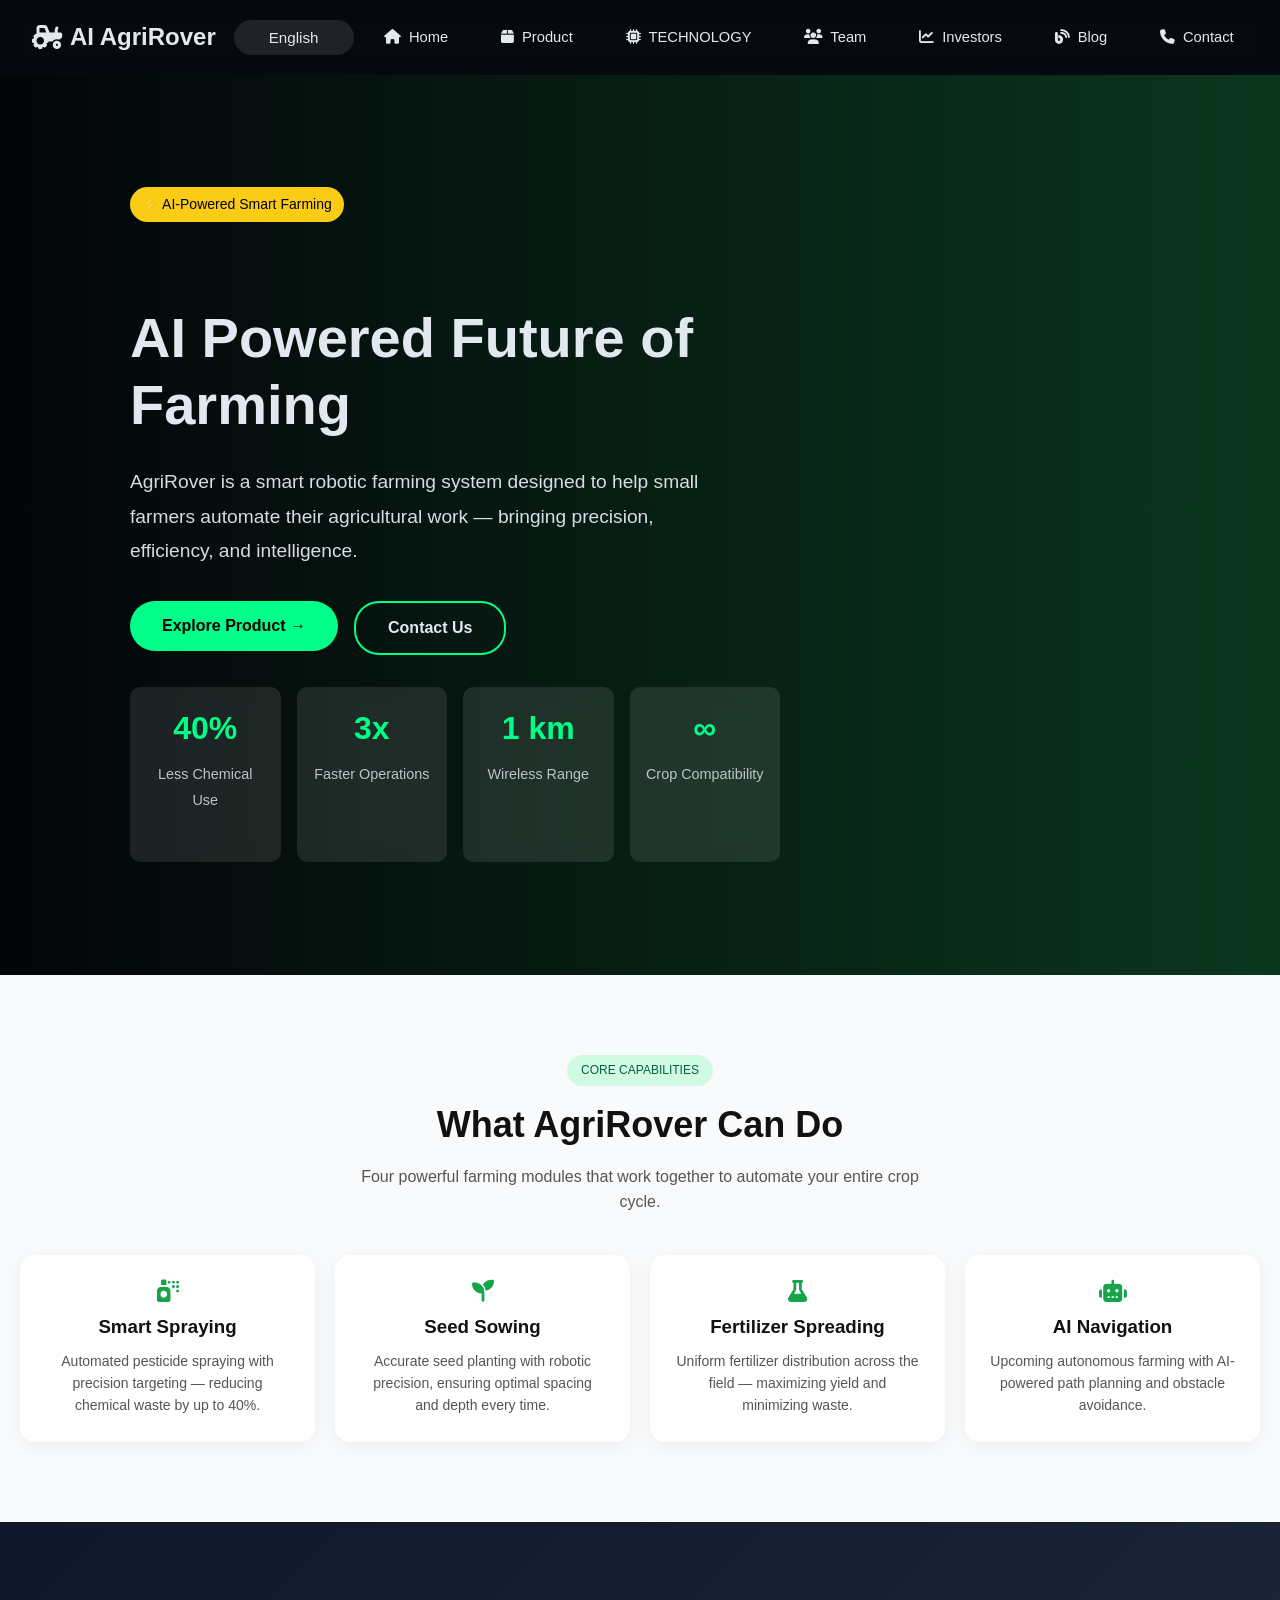
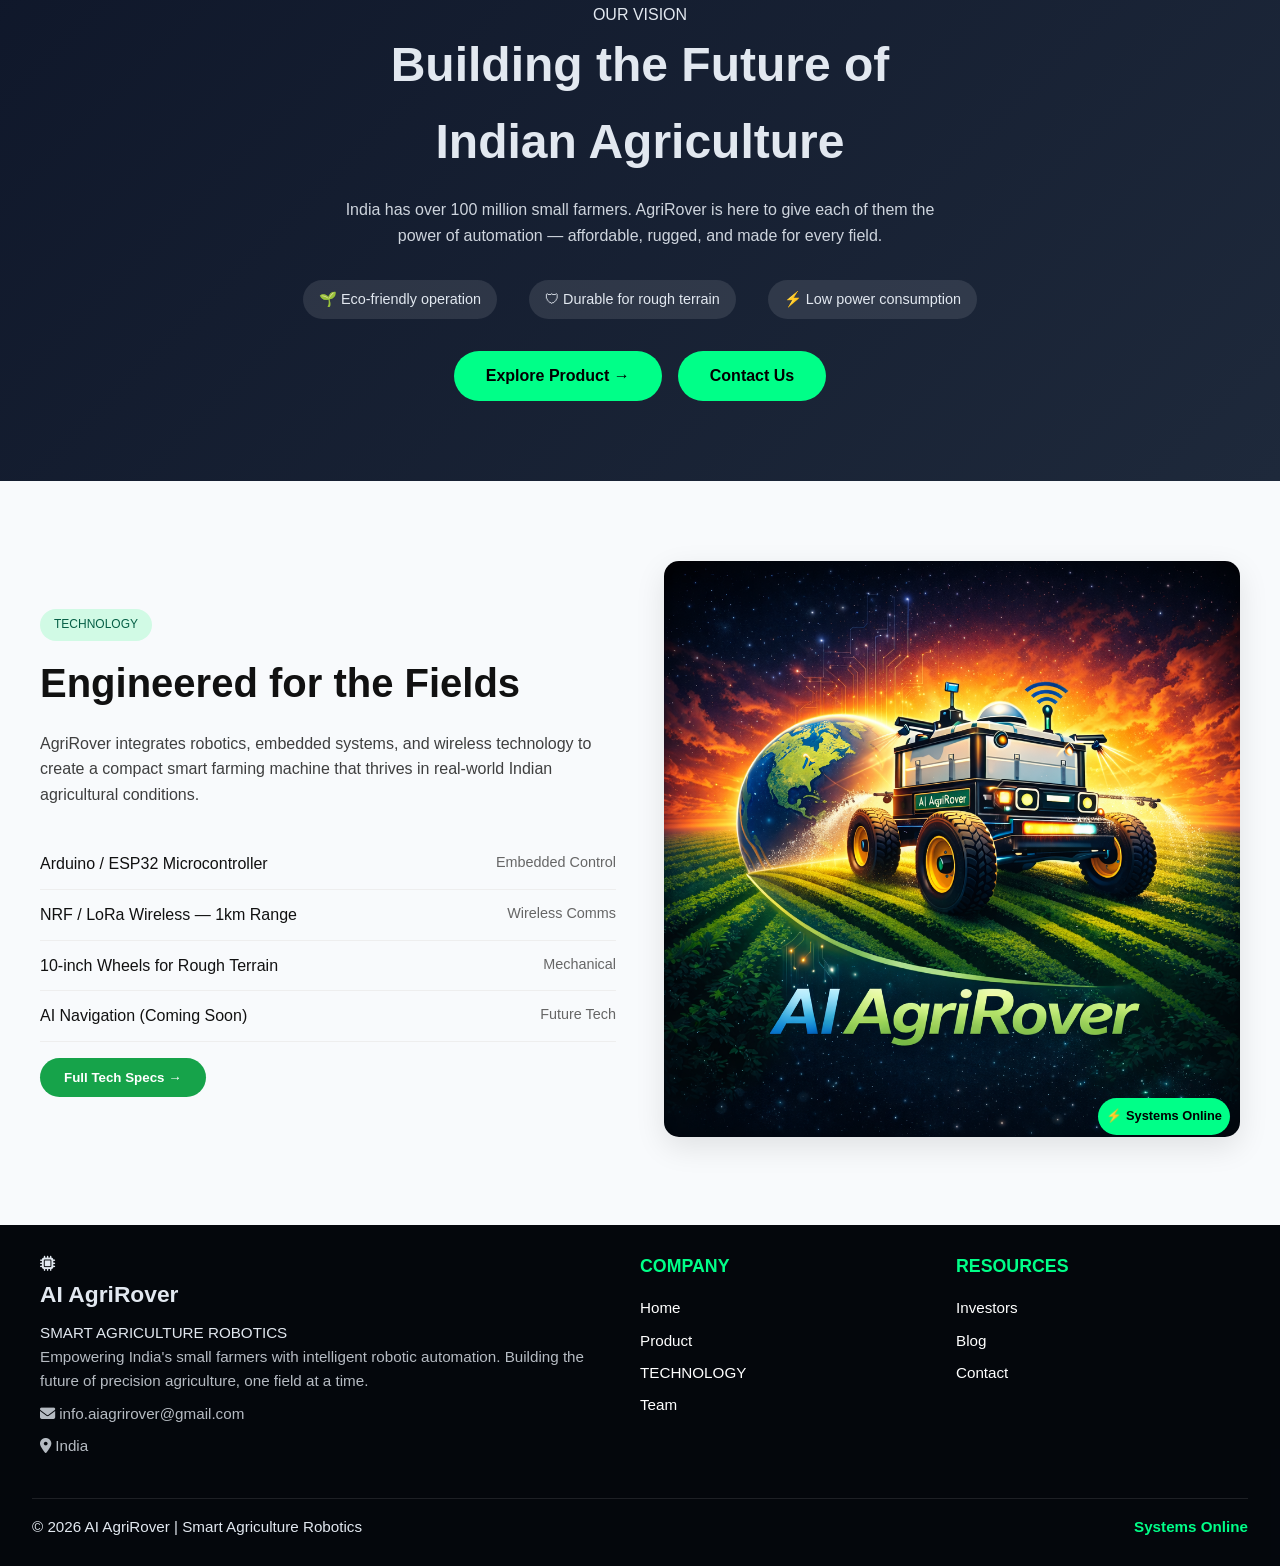
==== commit 3ac496d7: "Update website with contact page styling and theme improvements" ====
--- a/index.html
+++ b/index.html
@@ -146,9 +146,17 @@
 
   <div class="vision-tag" data-key="ourVision">OUR VISION</div>
 
+  <!-- <h2> Building the Future of <br>
+    <span data-key="visionTitle">Indian Agriculture</span>
+  </h2> -->
+
+  <!-- <h2>
+  <span data-key="buildingFutureOf">Building the Future of</span><br>
+  <span data-key="visionTitle">Indian Agriculture</span>
+  </h2> -->
   <h2>
-    Building the Future of <br>
-    <span data-key="visionTitle">Indian Agriculture</span>
+  <span data-key="buildingFutureOf">Building the Future of</span><br>
+  <span data-key="visionTitle">Indian Agriculture</span>
   </h2>
 
   <p data-key="visionDesc">
--- a/css/style.css
+++ b/css/style.css
@@ -16,7 +16,7 @@
   background-size: cover;
   background-position: center;
   background-attachment: fixed;
-  color: white;
+  color: #e2e8f0;
   line-height: 1.6;
   font-family: 'Segoe UI', 'Noto Sans', 'Noto Sans Devanagari', 'Noto Sans Tamil', 'Noto Sans Telugu', 'Noto Sans Gurmukhi', sans-serif;
 }
@@ -70,7 +70,7 @@
 
 nav a {
   text-decoration: none;
-  color: white;
+  color: #e2e8f0;
   transition: 0.3s ease;
   font-size: clamp(0.85rem, 1.15vw, 1rem);
   padding: 0.6rem 0.9rem;
@@ -89,7 +89,7 @@
 .lang-toggle {
   background: rgba(255,255,255,0.1);
   border: none;
-  color: white;
+  color: #e2e8f0;
   padding: 0.55rem 1rem;
   border-radius: 999px;
   cursor: pointer;
@@ -138,7 +138,7 @@
   width: 100%;
   background: transparent;
   border: none;
-  color: white;
+  color: #e2e8f0;
   text-align: left;
   padding: 0.85rem 1rem;
   cursor: pointer;
@@ -163,7 +163,7 @@
 .menu-toggle span {
   width: 25px;
   height: 2px;
-  background: white;
+  background: #e2e8f0;
   transition: 0.3s ease;
 }
 
@@ -176,12 +176,9 @@
   justify-content: flex-start;
   padding: 80px;
   text-align: left;
-  background: url("../image/fram.jpg") center/cover no-repeat;
-}
-
-.hero-overlay {
-  position: absolute;
-  inset: 0;
+  background: linear-gradient(rgba(0,0,0,0.7), rgba(0,0,0,0.7)), 
+              url('../image/farm.jpg') no-repeat center center/cover;
+  color: #e2e8f0;
   background: linear-gradient(90deg, rgba(0,0,0,0.8), rgba(0,128,0,0.3));
 }
 
@@ -220,6 +217,7 @@
   max-width: 600px;
   line-height: 1.8;
   opacity: 0.95;
+  color: #e2e8f0;
 }
 
 .hero-buttons {
@@ -255,7 +253,7 @@
 
 .btn.secondary {
   background: transparent;
-  color: white;
+  color: #e2e8f0;
   border: 2px solid #00ff88;
 }
 
@@ -952,4 +950,460 @@
     background: #00ff88;
     color: black;
   }
+}
+
+/* Contact Page Styles */
+.contact-section {
+  padding: 80px 20px;
+  background: #f8fafc;
+}
+
+.contact-container {
+  max-width: 1200px;
+  margin: 0 auto;
+  display: grid;
+  grid-template-columns: 1fr 1fr;
+  gap: 3rem;
+}
+
+.contact-form-box {
+  background: white;
+  padding: 2rem;
+  border-radius: 10px;
+  box-shadow: 0 5px 20px rgba(0,0,0,0.1);
+}
+
+.contact-form-box h2 {
+  color: #111;
+  margin-bottom: 1.5rem;
+}
+
+.input-group {
+  position: relative;
+  margin-bottom: 1.5rem;
+}
+
+.input-group i {
+  position: absolute;
+  left: 1rem;
+  top: 50%;
+  transform: translateY(-50%);
+  color: #666;
+}
+
+.input-group input,
+.input-group textarea {
+  width: 100%;
+  padding: 1rem 1rem 1rem 3rem;
+  border: 1px solid #ddd;
+  border-radius: 5px;
+  font-size: 1rem;
+  color: #111;
+}
+
+.input-group input:focus,
+.input-group textarea:focus {
+  outline: none;
+  border-color: #3b82f6;
+}
+
+.contact-info {
+  background: white;
+  padding: 2rem;
+  border-radius: 10px;
+  box-shadow: 0 5px 20px rgba(0,0,0,0.1);
+}
+
+.contact-info h2 {
+  color: #111;
+  margin-bottom: 1.5rem;
+}
+
+.info-card {
+  display: flex;
+  align-items: center;
+  gap: 1rem;
+  padding: 1.5rem;
+  background: #f8fafc;
+  border-radius: 8px;
+  margin-bottom: 1rem;
+}
+
+.info-card i {
+  color: #3b82f6;
+  font-size: 1.5rem;
+  width: 40px;
+}
+
+.info-card h3 {
+  color: #111;
+  margin-bottom: 0.5rem;
+  font-size: 1.1rem;
+}
+
+.info-card p {
+  color: #111;
+  margin: 0;
+  font-weight: 500;
+}
+
+/* Contact Hero */
+.contact-hero {
+  text-align: center;
+  padding: 80px 20px;
+  background: linear-gradient(135deg, #667eea 0%, #764ba2 25%, #f093fb 50%, #f5576c 75%, #4facfe 100%);
+  color: #111;
+}
+
+.contact-hero h1 {
+  font-size: 2.5rem;
+  margin-bottom: 1rem;
+}
+
+.contact-hero p {
+  font-size: 1.2rem;
+  opacity: 0.9;
+}
+
+/* Contact Responsive */
+@media (max-width: 768px) {
+  .contact-container {
+    grid-template-columns: 1fr;
+    gap: 2rem;
+  }
+  
+  .contact-hero {
+    padding: 60px 20px;
+  }
+  
+  .contact-hero h1 {
+    font-size: 2rem;
+  }
+  
+  .contact-hero p {
+    font-size: 1rem;
+  }
+}
+
+/* Blog Page Styles */
+.blog-page .card {
+  display: flex;
+  flex-direction: column;
+  justify-content: space-between;
+  min-height: 280px;
+  padding: 1.5rem;
+}
+
+.blog-page .card .btn {
+  margin-top: auto;
+  align-self: flex-start;
+}
+
+.blog-page .card i.icon {
+  font-size: 2rem;
+  margin-bottom: 1rem;
+  color: #00ff88;
+}
+
+.blog-page .cta {
+  text-align: center;
+  padding: 4rem 2rem;
+  background: linear-gradient(135deg, #00ff88, #00cc6a);
+  color: #111;
+}
+
+.blog-page .cta h2 {
+  font-size: 2rem;
+  margin-bottom: 1rem;
+}
+
+.blog-page .cta p {
+  font-size: 1.2rem;
+  margin-bottom: 2rem;
+  opacity: 0.9;
+}
+
+.blog-page .cta .btn {
+  background: #111;
+  color: #00ff88;
+  padding: 1rem 2rem;
+  font-size: 1.1rem;
+  border-radius: 50px;
+  text-decoration: none;
+  display: inline-block;
+  transition: all 0.3s ease;
+}
+
+.blog-page .cta .btn:hover {
+  transform: translateY(-2px);
+  box-shadow: 0 10px 30px rgba(0,0,0,0.2);
+}
+
+/* Blog Responsive */
+@media (max-width: 768px) {
+  .blog-page .card {
+    min-height: 250px;
+    padding: 1.2rem;
+  }
+  
+  .blog-page .cta {
+    padding: 3rem 1.5rem;
+  }
+  
+  .blog-page .cta h2 {
+    font-size: 1.5rem;
+  }
+  
+  .blog-page .cta p {
+    font-size: 1rem;
+  }
+  
+  .blog-page .cta .btn {
+    padding: 0.8rem 1.5rem;
+    font-size: 1rem;
+  }
+}
+
+/* Investors Page Mobile Styles */
+@media (max-width: 768px) {
+  .investors-page .hero {
+    padding: 3rem 1rem;
+    text-align: center;
+  }
+  
+  .investors-page .hero h1 {
+    font-size: 1.8rem;
+    margin-bottom: 1rem;
+  }
+  
+  .investors-page .hero p {
+    font-size: 1rem;
+    margin-bottom: 1.5rem;
+  }
+  
+  .investors-page .features {
+    padding: 2rem 1rem;
+  }
+  
+  .investors-page .features h2 {
+    font-size: 1.5rem;
+    margin-bottom: 1.5rem;
+  }
+  
+  .investors-page .cards {
+    grid-template-columns: 1fr;
+    gap: 1rem;
+  }
+  
+  .investors-page .card {
+    padding: 1.2rem;
+    text-align: center;
+  }
+  
+  .investors-page .card i.icon {
+    font-size: 2rem;
+    margin-bottom: 0.8rem;
+  }
+  
+  .investors-page .card h3 {
+    font-size: 1.1rem;
+    margin-bottom: 0.5rem;
+  }
+  
+  .investors-page .card p {
+    font-size: 0.9rem;
+  }
+  
+  .investors-page .cta {
+    padding: 2rem 1rem;
+    text-align: center;
+  }
+  
+  .investors-page .cta h2 {
+    font-size: 1.3rem;
+    margin-bottom: 1rem;
+  }
+  
+  .investors-page .cta .btn {
+    padding: 0.8rem 1.5rem;
+    font-size: 0.9rem;
+  }
+}
+
+@media (max-width: 480px) {
+  .investors-page .hero h1 {
+    font-size: 1.5rem;
+  }
+  
+  .investors-page .hero p {
+    font-size: 0.9rem;
+  }
+  
+  .investors-page .features h2 {
+    font-size: 1.3rem;
+  }
+  
+  .investors-page .card {
+    padding: 1rem;
+  }
+  
+  .investors-page .card h3 {
+    font-size: 1rem;
+  }
+  
+  .investors-page .card p {
+    font-size: 0.85rem;
+  }
+}
+
+/* Additional Investors Mobile Styles (without body class) */
+@media (max-width: 768px) {
+  .hero {
+    padding: 3rem 1rem;
+    text-align: center;
+  }
+  
+  .hero h1 {
+    font-size: 1.8rem;
+    margin-bottom: 1rem;
+  }
+  
+  .hero p {
+    font-size: 1rem;
+    margin-bottom: 1.5rem;
+  }
+  
+  .hero .btn {
+    margin: 0 auto;
+    display: inline-block;
+  }
+  
+  .features {
+    padding: 2rem 1rem;
+    text-align: center;
+  }
+  
+  .features h2 {
+    font-size: 1.5rem;
+    margin-bottom: 1.5rem;
+  }
+  
+  .cards {
+    grid-template-columns: 1fr;
+    gap: 1rem;
+    justify-content: center;
+  }
+  
+  .card {
+    padding: 1.2rem;
+    text-align: center;
+    margin: 0 auto;
+    max-width: 100%;
+  }
+  
+  .card i.icon {
+    font-size: 2rem;
+    margin-bottom: 0.8rem;
+  }
+  
+  .card h3 {
+    font-size: 1.1rem;
+    margin-bottom: 0.5rem;
+  }
+  
+  .card p {
+    font-size: 0.9rem;
+  }
+  
+  .cta {
+    padding: 2rem 1rem;
+    text-align: center;
+  }
+  
+  .cta h2 {
+    font-size: 1.3rem;
+    margin-bottom: 1rem;
+  }
+  
+  .cta .btn {
+    padding: 0.8rem 1.5rem;
+    font-size: 0.9rem;
+    margin: 0 auto;
+    display: inline-block;
+  }
+}
+
+@media (max-width: 480px) {
+  .hero {
+    text-align: center !important;
+  }
+  
+  .hero h1 {
+    font-size: 1.5rem;
+    text-align: center !important;
+  }
+  
+  .hero p {
+    font-size: 0.9rem;
+    text-align: center !important;
+  }
+  
+  .hero .btn {
+    margin: 0 auto !important;
+    display: inline-block !important;
+  }
+  
+  .features {
+    text-align: center !important;
+  }
+  
+  .features h2 {
+    font-size: 1.3rem;
+    text-align: center !important;
+  }
+  
+  .cards {
+    grid-template-columns: 1fr !important;
+    gap: 1rem !important;
+    justify-content: center !important;
+  }
+  
+  .card {
+    padding: 1rem;
+    text-align: center !important;
+    margin: 0 auto !important;
+    max-width: 100% !important;
+  }
+  
+  .card h3 {
+    font-size: 1rem;
+    text-align: center !important;
+  }
+  
+  .card p {
+    font-size: 0.85rem;
+    text-align: center !important;
+  }
+  
+  .cta {
+    text-align: center !important;
+    padding: 2rem 1rem !important;
+    display: flex !important;
+    flex-direction: column !important;
+    align-items: center !important;
+    justify-content: center !important;
+  }
+  
+  .cta h2 {
+    text-align: center !important;
+    margin: 0 auto 1.5rem auto !important;
+    width: 100% !important;
+  }
+  
+  .cta .btn {
+    margin: 0 auto !important;
+    display: inline-block !important;
+    text-align: center !important;
+    width: auto !important;
+  }
 }
